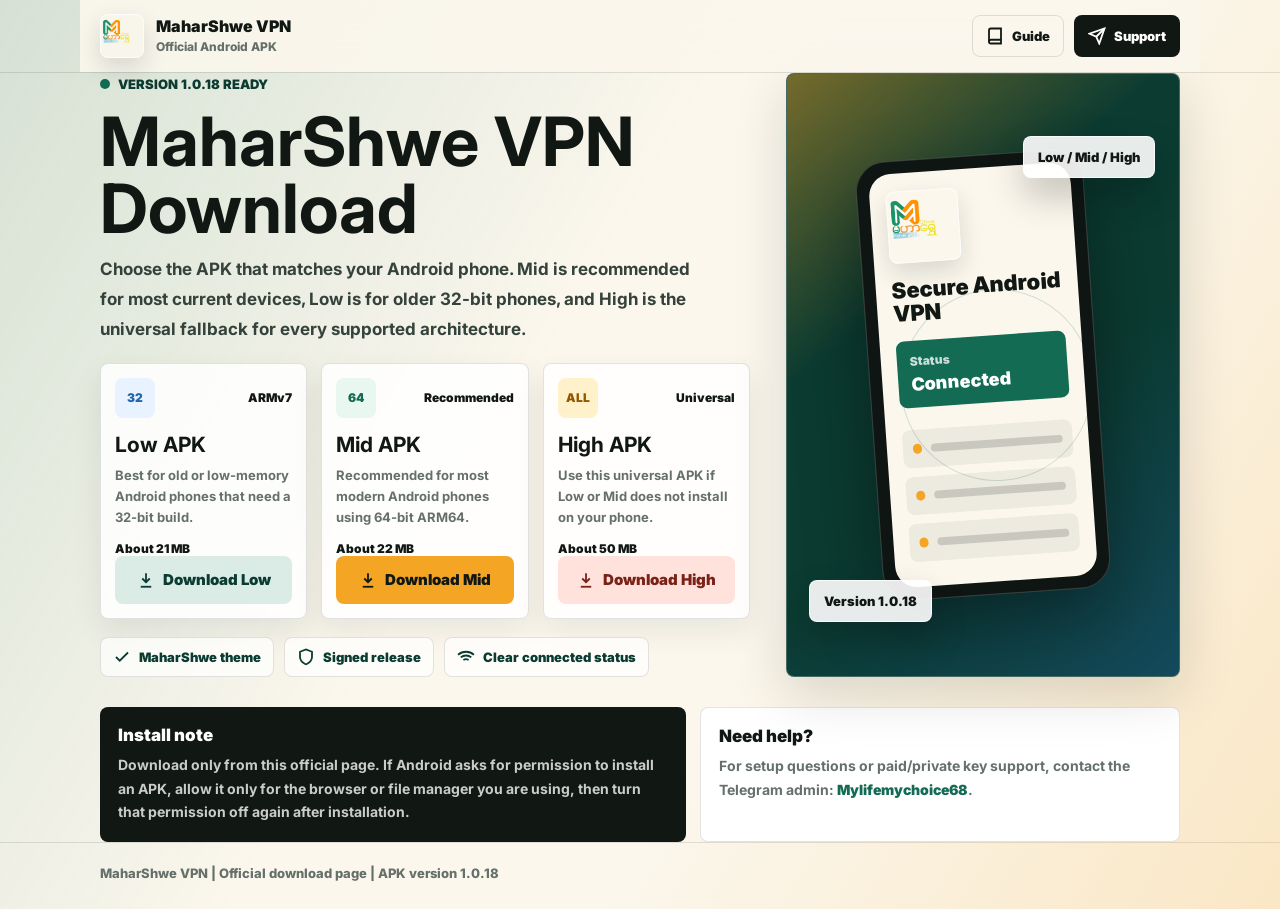
==== public/download/index.html @ b8858cda "Update MaharShwe VPN 1.0.18 single logo APK" ====
<!DOCTYPE html>
<html lang="en">
<head>
  <meta charset="UTF-8">
  <meta name="viewport" content="width=device-width, initial-scale=1.0, viewport-fit=cover">
  <title>MaharShwe VPN Download</title>
  <meta name="description" content="Download the latest MaharShwe VPN Android APK for low, mid, and universal device support.">
  <link rel="preconnect" href="https://fonts.googleapis.com">
  <link rel="preconnect" href="https://fonts.gstatic.com" crossorigin>
  <link href="https://fonts.googleapis.com/css2?family=Inter:wght@500;600;700;800;900&family=Noto+Sans+Myanmar:wght@500;700;900&display=swap" rel="stylesheet">
  <style>
    * { box-sizing: border-box; }
    :root {
      --paper: #fbf7ed;
      --surface: #ffffff;
      --ink: #111814;
      --muted: #65706b;
      --line: rgba(17, 24, 20, 0.12);
      --green: #126b52;
      --green-deep: #0b3b31;
      --gold: #f5a524;
      --gold-soft: #fff2ca;
      --coral: #e75845;
      --blue: #2364aa;
      --shadow: 0 18px 55px rgba(17, 24, 20, 0.14);
    }
    html {
      background: var(--paper);
      color: var(--ink);
      scroll-behavior: smooth;
    }
    body {
      font-family: Inter, "Noto Sans Myanmar", system-ui, sans-serif;
      margin: 0;
      min-height: 100vh;
    }
    a { color: inherit; }
    .page {
      min-height: 100vh;
      overflow: hidden;
      position: relative;
    }
    .page::before {
      background:
        linear-gradient(120deg, rgba(18, 107, 82, 0.16), transparent 42%),
        linear-gradient(300deg, rgba(245, 165, 36, 0.2), transparent 38%);
      content: "";
      inset: 0;
      pointer-events: none;
      position: absolute;
      z-index: 0;
    }
    .wrap {
      margin: 0 auto;
      max-width: 1120px;
      padding: 0 20px;
      position: relative;
      width: 100%;
      z-index: 1;
    }
    header {
      border-bottom: 1px solid var(--line);
      position: sticky;
      top: 0;
      z-index: 5;
    }
    .nav {
      align-items: center;
      backdrop-filter: blur(18px);
      background: rgba(251, 247, 237, 0.9);
      display: flex;
      gap: 16px;
      justify-content: space-between;
      min-height: 72px;
    }
    .brand {
      align-items: center;
      display: flex;
      gap: 12px;
      min-width: 0;
      text-decoration: none;
    }
    .brand img,
    .app-icon {
      border: 1px solid rgba(255, 255, 255, 0.7);
      border-radius: 8px;
      box-shadow: 0 10px 24px rgba(17, 24, 20, 0.14);
      display: block;
      object-fit: cover;
    }
    .brand img {
      height: 44px;
      width: 44px;
    }
    .brand strong {
      display: block;
      font-size: 16px;
      font-weight: 900;
      line-height: 1.1;
    }
    .brand span span {
      color: var(--muted);
      display: block;
      font-size: 12px;
      font-weight: 800;
      margin-top: 3px;
    }
    .nav-actions {
      align-items: center;
      display: flex;
      gap: 10px;
    }
    .nav-link {
      align-items: center;
      border: 1px solid var(--line);
      border-radius: 8px;
      display: inline-flex;
      font-size: 13px;
      font-weight: 900;
      gap: 8px;
      min-height: 42px;
      padding: 0 13px;
      text-decoration: none;
      white-space: nowrap;
    }
    .support {
      background: var(--ink);
      color: #fff;
    }
    main { padding: 36px 0 54px; }
    .hero {
      align-items: center;
      display: grid;
      gap: 28px;
      grid-template-columns: minmax(0, 1.25fr) minmax(280px, 0.75fr);
    }
    .hero-copy {
      max-width: 650px;
    }
    .eyebrow {
      align-items: center;
      color: var(--green-deep);
      display: inline-flex;
      font-size: 13px;
      font-weight: 900;
      gap: 8px;
      letter-spacing: 0;
      margin: 0 0 16px;
      text-transform: uppercase;
    }
    .eyebrow::before {
      background: var(--green);
      border-radius: 999px;
      content: "";
      height: 10px;
      width: 10px;
    }
    h1 {
      font-size: clamp(40px, 5.8vw, 68px);
      letter-spacing: 0;
      line-height: 0.98;
      margin: 0;
    }
    .lead {
      color: #34423b;
      font-size: 17px;
      font-weight: 700;
      line-height: 1.75;
      margin: 14px 0 0;
      max-width: 610px;
    }
    .status-row {
      display: flex;
      flex-wrap: wrap;
      gap: 10px;
      margin-top: 18px;
    }
    .status-pill {
      align-items: center;
      background: rgba(255, 255, 255, 0.72);
      border: 1px solid var(--line);
      border-radius: 8px;
      color: var(--green-deep);
      display: inline-flex;
      font-size: 13px;
      font-weight: 900;
      gap: 8px;
      min-height: 40px;
      padding: 0 12px;
    }
    .status-pill svg,
    .nav-link svg,
    .download svg {
      flex: 0 0 auto;
      height: 18px;
      stroke-width: 2.4;
      width: 18px;
    }
    .download-grid {
      display: grid;
      gap: 14px;
      grid-template-columns: repeat(3, minmax(0, 1fr));
      margin-top: 18px;
    }
    .download-card {
      background: rgba(255, 255, 255, 0.86);
      border: 1px solid var(--line);
      border-radius: 8px;
      box-shadow: 0 12px 30px rgba(17, 24, 20, 0.08);
      display: flex;
      flex-direction: column;
      min-height: 218px;
      padding: 14px;
    }
    .card-top {
      align-items: flex-start;
      display: flex;
      gap: 12px;
      justify-content: space-between;
    }
    .device-mark {
      align-items: center;
      border-radius: 8px;
      display: inline-flex;
      font-size: 12px;
      font-weight: 900;
      height: 40px;
      justify-content: center;
      width: 40px;
    }
    .low { background: #e9f3ff; color: var(--blue); }
    .mid { background: #e8f7ef; color: var(--green); }
    .high { background: var(--gold-soft); color: #935800; }
    .download-card h2 {
      font-size: 21px;
      letter-spacing: 0;
      margin: 14px 0 8px;
    }
    .download-card p {
      color: var(--muted);
      font-size: 13px;
      font-weight: 700;
      line-height: 1.65;
      margin: 0;
    }
    .download-card strong {
      color: var(--ink);
      display: block;
      font-size: 12px;
      font-weight: 900;
      margin-top: 12px;
    }
    .download {
      align-items: center;
      border: 0;
      border-radius: 8px;
      color: var(--ink);
      display: inline-flex;
      font-size: 15px;
      font-weight: 900;
      gap: 8px;
      justify-content: center;
      margin-top: auto;
      min-height: 48px;
      padding: 0 14px;
      text-decoration: none;
      width: 100%;
    }
    .download.primary { background: var(--gold); }
    .download.secondary { background: #dbece6; color: var(--green-deep); }
    .download.tertiary { background: #ffe2dc; color: #7a2218; }
    .visual-panel {
      align-self: stretch;
      background: var(--green-deep);
      border: 1px solid rgba(255, 255, 255, 0.24);
      border-radius: 8px;
      box-shadow: var(--shadow);
      color: #fff;
      display: grid;
      min-height: 500px;
      overflow: hidden;
      place-items: center;
      position: relative;
    }
    .visual-panel::before {
      background:
        linear-gradient(140deg, rgba(245, 165, 36, 0.45), transparent 34%),
        linear-gradient(320deg, rgba(35, 100, 170, 0.35), transparent 42%);
      content: "";
      inset: 0;
      position: absolute;
    }
    .phone {
      background: #0e1513;
      border: 1px solid rgba(255, 255, 255, 0.18);
      border-radius: 30px;
      box-shadow: 0 28px 70px rgba(0, 0, 0, 0.38);
      height: min(78vw, 440px);
      max-height: 440px;
      max-width: 228px;
      padding: 12px;
      position: relative;
      transform: rotate(-4deg);
      width: min(44vw, 228px);
      z-index: 1;
    }
    .phone-screen {
      background: #fbf7ed;
      border-radius: 22px;
      color: var(--ink);
      height: 100%;
      overflow: hidden;
      padding: 18px 16px;
      position: relative;
    }
    .phone-screen::after {
      border: 1px solid rgba(18, 107, 82, 0.18);
      border-radius: 999px;
      content: "";
      height: 190px;
      left: 18px;
      position: absolute;
      top: 122px;
      width: 190px;
    }
    .app-icon {
      height: 72px;
      margin-bottom: 16px;
      width: 72px;
    }
    .screen-title {
      font-size: 22px;
      font-weight: 900;
      letter-spacing: 0;
      line-height: 1.05;
      margin: 0 0 14px;
      position: relative;
      z-index: 1;
    }
    .connection-card {
      background: var(--green);
      border-radius: 8px;
      color: #fff;
      margin-top: 16px;
      padding: 13px;
      position: relative;
      z-index: 1;
    }
    .connection-card span {
      display: block;
      font-size: 12px;
      font-weight: 900;
      opacity: 0.78;
    }
    .connection-card strong {
      display: block;
      font-size: 18px;
      font-weight: 900;
      margin-top: 5px;
    }
    .signal-list {
      display: grid;
      gap: 9px;
      margin-top: 22px;
      position: relative;
      z-index: 1;
    }
    .signal-line {
      align-items: center;
      background: rgba(17, 24, 20, 0.06);
      border-radius: 8px;
      display: flex;
      gap: 9px;
      height: 38px;
      padding: 0 10px;
    }
    .signal-line::before {
      background: var(--gold);
      border-radius: 999px;
      content: "";
      height: 10px;
      width: 10px;
    }
    .signal-line span {
      background: rgba(17, 24, 20, 0.16);
      border-radius: 999px;
      height: 8px;
      width: 100%;
    }
    .floating-note {
      background: rgba(255, 255, 255, 0.9);
      border: 1px solid rgba(255, 255, 255, 0.75);
      border-radius: 8px;
      box-shadow: 0 18px 36px rgba(0, 0, 0, 0.22);
      color: var(--ink);
      font-size: 13px;
      font-weight: 900;
      padding: 12px 14px;
      position: absolute;
      right: 24px;
      top: 62px;
      z-index: 2;
    }
    .floating-note.bottom {
      bottom: 54px;
      left: 22px;
      right: auto;
      top: auto;
    }
    .info-band {
      display: grid;
      gap: 14px;
      grid-template-columns: 1.1fr 0.9fr;
      margin-top: 30px;
    }
    .notice,
    .support-panel {
      border-radius: 8px;
      padding: 18px;
    }
    .notice {
      background: var(--ink);
      color: #fff;
    }
    .notice strong,
    .support-panel strong {
      display: block;
      font-size: 17px;
      font-weight: 900;
      margin-bottom: 8px;
    }
    .notice p,
    .support-panel p {
      color: rgba(255, 255, 255, 0.78);
      font-size: 14px;
      font-weight: 700;
      line-height: 1.7;
      margin: 0;
    }
    .support-panel {
      background: #fff;
      border: 1px solid var(--line);
    }
    .support-panel p {
      color: var(--muted);
    }
    .support-panel a {
      color: var(--green);
      font-weight: 900;
      text-decoration: none;
    }
    #autoStatus {
      color: var(--coral);
      display: none;
      font-size: 13px;
      font-weight: 900;
      margin-top: 14px;
    }
    footer {
      border-top: 1px solid var(--line);
      color: var(--muted);
      font-size: 13px;
      font-weight: 800;
      padding: 22px 0 28px;
    }
    @media (max-width: 940px) {
      .hero {
        grid-template-columns: 1fr;
        min-height: 0;
      }
      .visual-panel {
        min-height: 430px;
      }
      .download-grid {
        grid-template-columns: 1fr;
      }
    }
    @media (max-width: 640px) {
      .wrap { padding: 0 16px; }
      .nav {
        min-height: 66px;
      }
      .brand span span,
      .nav-link:not(.support) {
        display: none;
      }
      main { padding-top: 26px; }
      h1 { font-size: 42px; }
      .lead { font-size: 15px; }
      .download-card { min-height: 216px; }
      .visual-panel {
        min-height: 382px;
      }
      .floating-note {
        right: 12px;
        top: 28px;
      }
      .floating-note.bottom {
        bottom: 26px;
        left: 12px;
      }
      .phone {
        height: 350px;
        width: 190px;
      }
      .info-band {
        grid-template-columns: 1fr;
      }
    }
  </style>
  <script async src="https://pagead2.googlesyndication.com/pagead/js/adsbygoogle.js?client=ca-pub-2214050108534419"
     crossorigin="anonymous"></script></head>
<body>
  <div class="page">
    <header>
      <div class="wrap nav">
        <a class="brand" href="/vpn/">
          <img src="logo.png" alt="MaharShwe VPN logo">
          <span>
            <strong>MaharShwe VPN</strong>
            <span>Official Android APK</span>
          </span>
        </a>
        <nav class="nav-actions" aria-label="Download navigation">
          <a class="nav-link" href="/vpn/user-guide.html">
            <svg viewBox="0 0 24 24" fill="none" stroke="currentColor" aria-hidden="true"><path d="M4 19.5A2.5 2.5 0 0 1 6.5 17H20"/><path d="M4 4.5A2.5 2.5 0 0 1 6.5 2H20v20H6.5A2.5 2.5 0 0 1 4 19.5z"/></svg>
            Guide
          </a>
          <a class="nav-link support" href="https://t.me/Mylifemychoice68">
            <svg viewBox="0 0 24 24" fill="none" stroke="currentColor" aria-hidden="true"><path d="m22 2-7 20-4-9-9-4Z"/><path d="M22 2 11 13"/></svg>
            Support
          </a>
        </nav>
      </div>
    </header>

    <main class="wrap">
      <section class="hero" aria-labelledby="pageTitle">
        <div class="hero-copy">
          <p class="eyebrow">Version 1.0.18 ready</p>
          <h1 id="pageTitle">MaharShwe VPN Download</h1>
          <p class="lead">Choose the APK that matches your Android phone. Mid is recommended for most current devices, Low is for older 32-bit phones, and High is the universal fallback for every supported architecture.</p>

          <section class="download-grid" aria-label="APK downloads">
            <article class="download-card">
              <div class="card-top">
                <span class="device-mark low">32</span>
                <strong>ARMv7</strong>
              </div>
              <h2>Low APK</h2>
              <p>Best for old or low-memory Android phones that need a 32-bit build.</p>
              <strong>About 21 MB</strong>
              <a class="download secondary" href="/download/maharshwe-vpn-armv7.apk" data-file="maharshwe-vpn-armv7.apk" download>
                <svg viewBox="0 0 24 24" fill="none" stroke="currentColor" aria-hidden="true"><path d="M12 3v12"/><path d="m7 10 5 5 5-5"/><path d="M5 21h14"/></svg>
                Download Low
              </a>
            </article>

            <article class="download-card">
              <div class="card-top">
                <span class="device-mark mid">64</span>
                <strong>Recommended</strong>
              </div>
              <h2>Mid APK</h2>
              <p>Recommended for most modern Android phones using 64-bit ARM64.</p>
              <strong>About 22 MB</strong>
              <a class="download primary" href="/download/maharshwe-vpn-arm64.apk" data-file="maharshwe-vpn-arm64.apk" download>
                <svg viewBox="0 0 24 24" fill="none" stroke="currentColor" aria-hidden="true"><path d="M12 3v12"/><path d="m7 10 5 5 5-5"/><path d="M5 21h14"/></svg>
                Download Mid
              </a>
            </article>

            <article class="download-card">
              <div class="card-top">
                <span class="device-mark high">ALL</span>
                <strong>Universal</strong>
              </div>
              <h2>High APK</h2>
              <p>Use this universal APK if Low or Mid does not install on your phone.</p>
              <strong>About 50 MB</strong>
              <a class="download tertiary" href="/download/maharshwe-vpn.apk" data-file="maharshwe-vpn.apk" download>
                <svg viewBox="0 0 24 24" fill="none" stroke="currentColor" aria-hidden="true"><path d="M12 3v12"/><path d="m7 10 5 5 5-5"/><path d="M5 21h14"/></svg>
                Download High
              </a>
            </article>
          </section>
          <div class="status-row" aria-label="Release highlights">
            <span class="status-pill">
              <svg viewBox="0 0 24 24" fill="none" stroke="currentColor" aria-hidden="true"><path d="M20 6 9 17l-5-5"/></svg>
              MaharShwe theme
            </span>
            <span class="status-pill">
              <svg viewBox="0 0 24 24" fill="none" stroke="currentColor" aria-hidden="true"><path d="M12 22s8-4 8-10V5l-8-3-8 3v7c0 6 8 10 8 10"/></svg>
              Signed release
            </span>
            <span class="status-pill">
              <svg viewBox="0 0 24 24" fill="none" stroke="currentColor" aria-hidden="true"><path d="M5 12.55a11 11 0 0 1 14.08 0"/><path d="M1.42 9a16 16 0 0 1 21.16 0"/><path d="M8.53 16.11a6 6 0 0 1 6.95 0"/><path d="M12 20h.01"/></svg>
              Clear connected status
            </span>
          </div>
          <div id="autoStatus">Auto download is starting with the recommended Mid APK.</div>
        </div>

        <aside class="visual-panel" aria-label="MaharShwe VPN app preview">
          <div class="floating-note">Low / Mid / High</div>
          <div class="phone" aria-hidden="true">
            <div class="phone-screen">
              <img class="app-icon" src="logo.png" alt="">
              <p class="screen-title">Secure Android VPN</p>
              <div class="connection-card">
                <span>Status</span>
                <strong>Connected</strong>
              </div>
              <div class="signal-list">
                <div class="signal-line"><span></span></div>
                <div class="signal-line"><span></span></div>
                <div class="signal-line"><span></span></div>
              </div>
            </div>
          </div>
          <div class="floating-note bottom">Version 1.0.18</div>
        </aside>
      </section>

      <section class="info-band" aria-label="Install notes and support">
        <div class="notice">
          <strong>Install note</strong>
          <p>Download only from this official page. If Android asks for permission to install an APK, allow it only for the browser or file manager you are using, then turn that permission off again after installation.</p>
        </div>
        <div class="support-panel">
          <strong>Need help?</strong>
          <p>For setup questions or paid/private key support, contact the Telegram admin: <a href="https://t.me/Mylifemychoice68">Mylifemychoice68</a>.</p>
        </div>
      </section>
    </main>

    <footer>
      <div class="wrap">MaharShwe VPN | Official download page | APK version 1.0.18</div>
    </footer>
  </div>

  <script>
    function trackDownload(fileName) {
      try {
        navigator.sendBeacon(`/api/downloads/track/${encodeURIComponent(fileName)}`);
      } catch (error) {
        fetch(`/api/downloads/track/${encodeURIComponent(fileName)}`, { method: 'POST', keepalive: true }).catch(() => {});
      }
    }

    document.querySelectorAll('a[data-file]').forEach((link) => {
      link.addEventListener('click', () => trackDownload(link.dataset.file));
    });

    const params = new URLSearchParams(window.location.search);
    if (params.get('auto') === '1') {
      const autoStatus = document.getElementById('autoStatus');
      autoStatus.style.display = 'block';
      window.setTimeout(() => {
        trackDownload('maharshwe-vpn-arm64.apk');
        window.location.href = '/download/maharshwe-vpn-arm64.apk';
      }, 700);
    }
  </script>
</body>
</html>
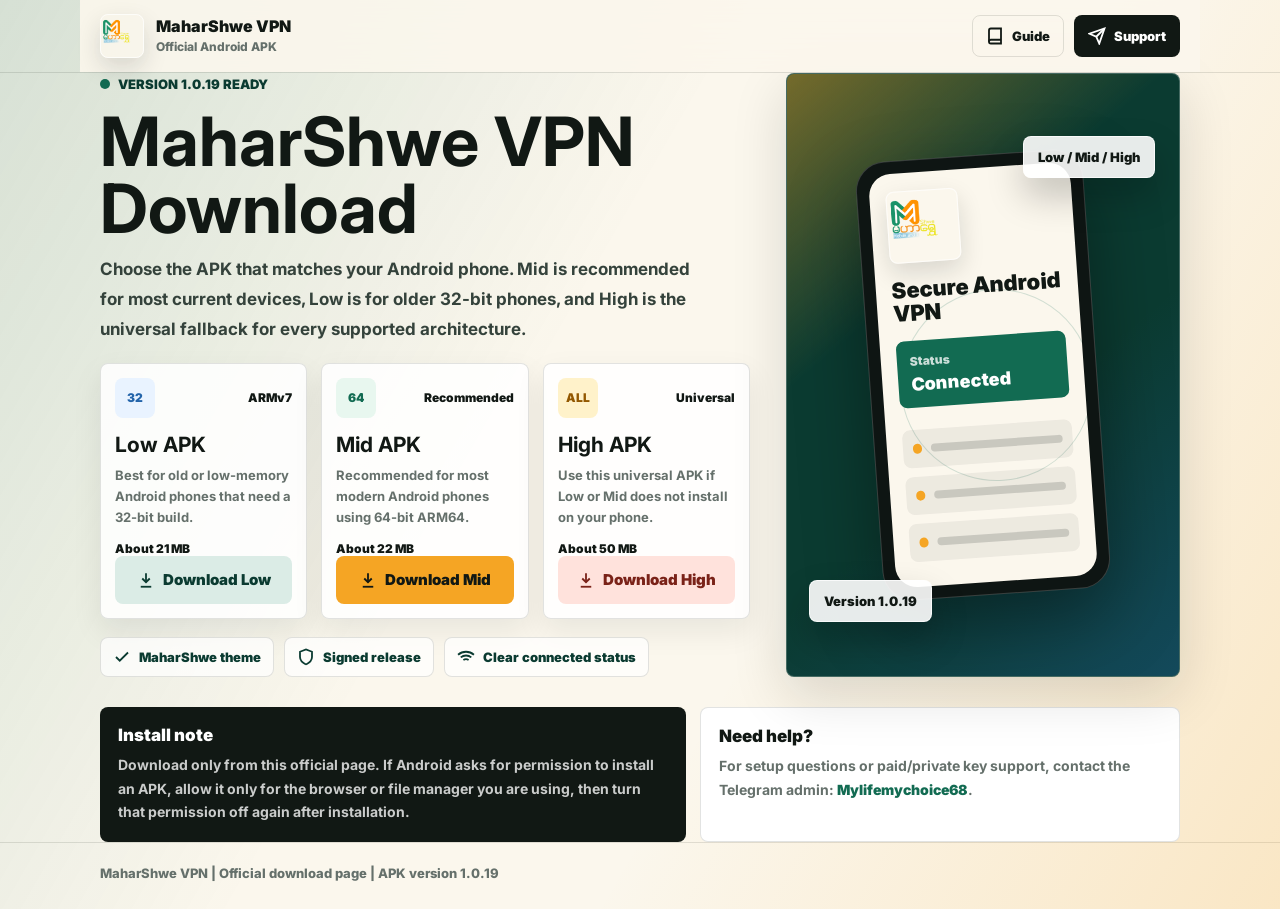
==== commit 93465bd1: "Update MaharShwe VPN 1.0.19 shop and ads APK" ====
--- a/public/download/index.html
+++ b/public/download/index.html
@@ -537,7 +537,7 @@
     <main class="wrap">
       <section class="hero" aria-labelledby="pageTitle">
         <div class="hero-copy">
-          <p class="eyebrow">Version 1.0.18 ready</p>
+          <p class="eyebrow">Version 1.0.19 ready</p>
           <h1 id="pageTitle">MaharShwe VPN Download</h1>
           <p class="lead">Choose the APK that matches your Android phone. Mid is recommended for most current devices, Low is for older 32-bit phones, and High is the universal fallback for every supported architecture.</p>
 
@@ -618,7 +618,7 @@
               </div>
             </div>
           </div>
-          <div class="floating-note bottom">Version 1.0.18</div>
+          <div class="floating-note bottom">Version 1.0.19</div>
         </aside>
       </section>
 
@@ -635,7 +635,7 @@
     </main>
 
     <footer>
-      <div class="wrap">MaharShwe VPN | Official download page | APK version 1.0.18</div>
+      <div class="wrap">MaharShwe VPN | Official download page | APK version 1.0.19</div>
     </footer>
   </div>
 
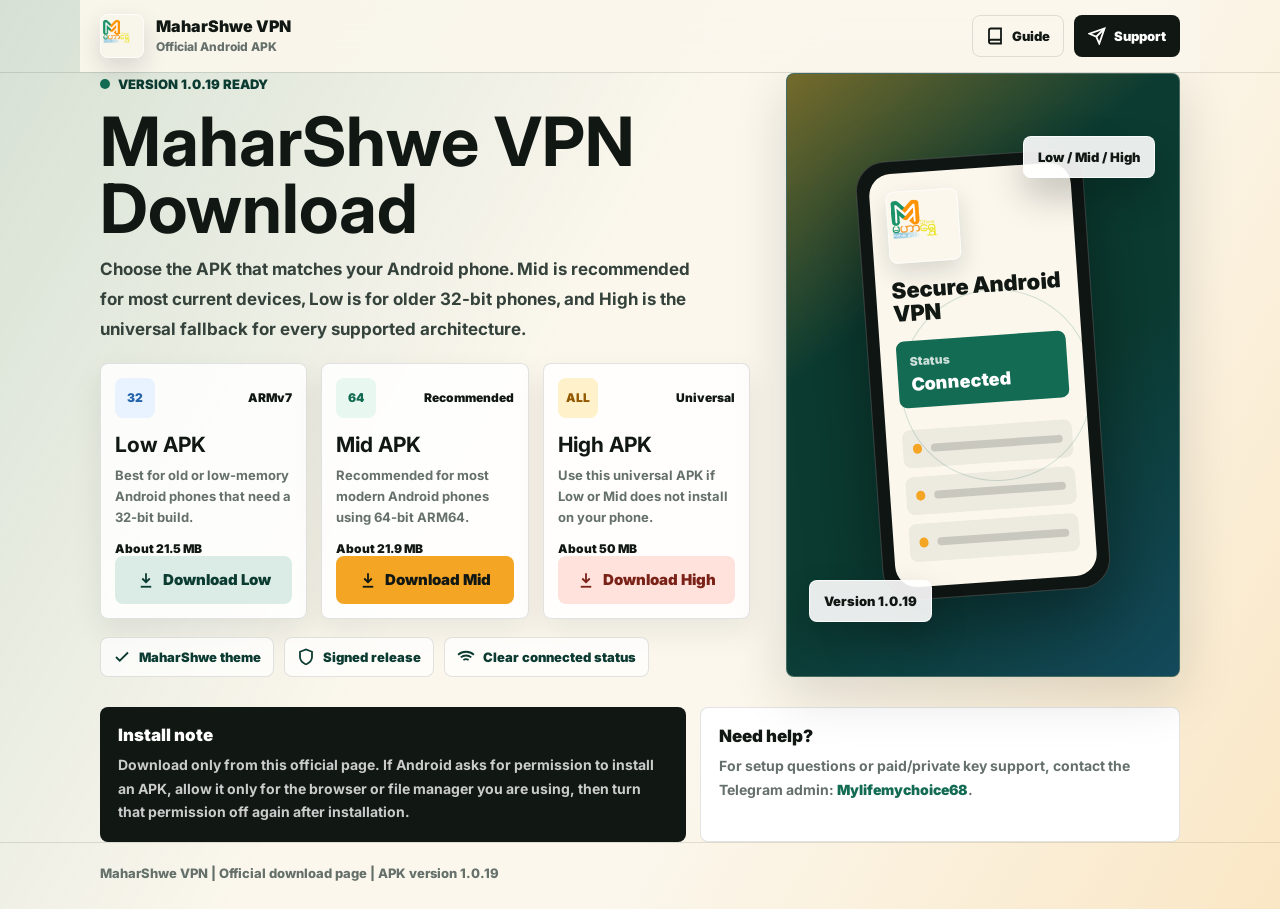
==== commit 71db0982: "Update MaharShwe VPN 1.0.19 low and mid APKs" ====
--- a/public/download/index.html
+++ b/public/download/index.html
@@ -549,7 +549,7 @@
               </div>
               <h2>Low APK</h2>
               <p>Best for old or low-memory Android phones that need a 32-bit build.</p>
-              <strong>About 21 MB</strong>
+              <strong>About 21.5 MB</strong>
               <a class="download secondary" href="/download/maharshwe-vpn-armv7.apk" data-file="maharshwe-vpn-armv7.apk" download>
                 <svg viewBox="0 0 24 24" fill="none" stroke="currentColor" aria-hidden="true"><path d="M12 3v12"/><path d="m7 10 5 5 5-5"/><path d="M5 21h14"/></svg>
                 Download Low
@@ -563,7 +563,7 @@
               </div>
               <h2>Mid APK</h2>
               <p>Recommended for most modern Android phones using 64-bit ARM64.</p>
-              <strong>About 22 MB</strong>
+              <strong>About 21.9 MB</strong>
               <a class="download primary" href="/download/maharshwe-vpn-arm64.apk" data-file="maharshwe-vpn-arm64.apk" download>
                 <svg viewBox="0 0 24 24" fill="none" stroke="currentColor" aria-hidden="true"><path d="M12 3v12"/><path d="m7 10 5 5 5-5"/><path d="M5 21h14"/></svg>
                 Download Mid
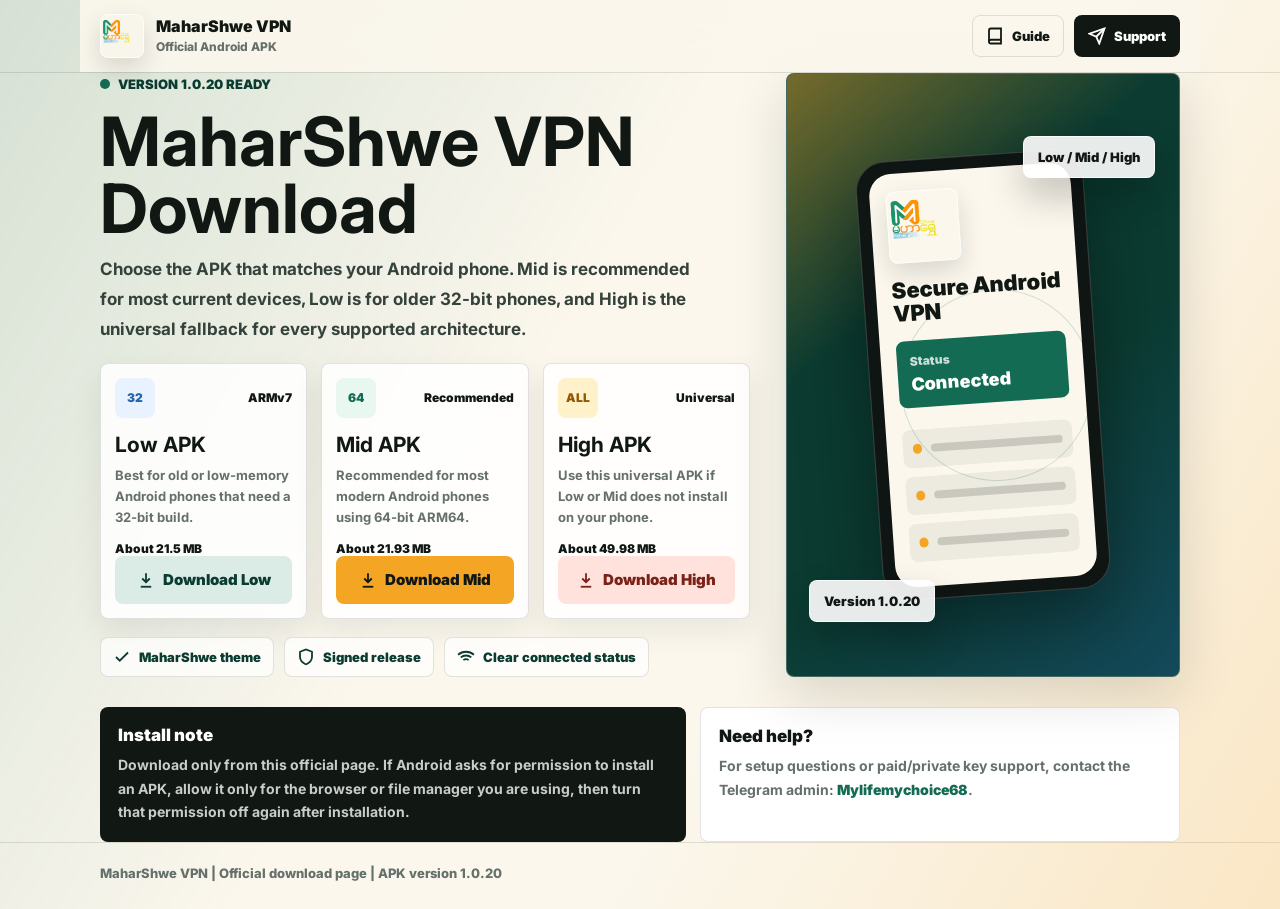
==== commit 9f8f0e49: "Update MaharShwe VPN 1.0.20 scan key fix APKs" ====
--- a/public/download/index.html
+++ b/public/download/index.html
@@ -537,7 +537,7 @@
     <main class="wrap">
       <section class="hero" aria-labelledby="pageTitle">
         <div class="hero-copy">
-          <p class="eyebrow">Version 1.0.19 ready</p>
+          <p class="eyebrow">Version 1.0.20 ready</p>
           <h1 id="pageTitle">MaharShwe VPN Download</h1>
           <p class="lead">Choose the APK that matches your Android phone. Mid is recommended for most current devices, Low is for older 32-bit phones, and High is the universal fallback for every supported architecture.</p>
 
@@ -550,7 +550,7 @@
               <h2>Low APK</h2>
               <p>Best for old or low-memory Android phones that need a 32-bit build.</p>
               <strong>About 21.5 MB</strong>
-              <a class="download secondary" href="/download/maharshwe-vpn-armv7.apk" data-file="maharshwe-vpn-armv7.apk" download>
+              <a class="download secondary" href="/download/maharshwe-vpn-armv7.apk?v=1.0.20" data-file="maharshwe-vpn-armv7.apk" download>
                 <svg viewBox="0 0 24 24" fill="none" stroke="currentColor" aria-hidden="true"><path d="M12 3v12"/><path d="m7 10 5 5 5-5"/><path d="M5 21h14"/></svg>
                 Download Low
               </a>
@@ -563,8 +563,8 @@
               </div>
               <h2>Mid APK</h2>
               <p>Recommended for most modern Android phones using 64-bit ARM64.</p>
-              <strong>About 21.9 MB</strong>
-              <a class="download primary" href="/download/maharshwe-vpn-arm64.apk" data-file="maharshwe-vpn-arm64.apk" download>
+              <strong>About 21.93 MB</strong>
+              <a class="download primary" href="/download/maharshwe-vpn-arm64.apk?v=1.0.20" data-file="maharshwe-vpn-arm64.apk" download>
                 <svg viewBox="0 0 24 24" fill="none" stroke="currentColor" aria-hidden="true"><path d="M12 3v12"/><path d="m7 10 5 5 5-5"/><path d="M5 21h14"/></svg>
                 Download Mid
               </a>
@@ -577,8 +577,8 @@
               </div>
               <h2>High APK</h2>
               <p>Use this universal APK if Low or Mid does not install on your phone.</p>
-              <strong>About 50 MB</strong>
-              <a class="download tertiary" href="/download/maharshwe-vpn.apk" data-file="maharshwe-vpn.apk" download>
+              <strong>About 49.98 MB</strong>
+              <a class="download tertiary" href="/download/maharshwe-vpn.apk?v=1.0.20" data-file="maharshwe-vpn.apk" download>
                 <svg viewBox="0 0 24 24" fill="none" stroke="currentColor" aria-hidden="true"><path d="M12 3v12"/><path d="m7 10 5 5 5-5"/><path d="M5 21h14"/></svg>
                 Download High
               </a>
@@ -618,7 +618,7 @@
               </div>
             </div>
           </div>
-          <div class="floating-note bottom">Version 1.0.19</div>
+          <div class="floating-note bottom">Version 1.0.20</div>
         </aside>
       </section>
 
@@ -635,7 +635,7 @@
     </main>
 
     <footer>
-      <div class="wrap">MaharShwe VPN | Official download page | APK version 1.0.19</div>
+      <div class="wrap">MaharShwe VPN | Official download page | APK version 1.0.20</div>
     </footer>
   </div>
 
@@ -658,7 +658,7 @@
       autoStatus.style.display = 'block';
       window.setTimeout(() => {
         trackDownload('maharshwe-vpn-arm64.apk');
-        window.location.href = '/download/maharshwe-vpn-arm64.apk';
+        window.location.href = '/download/maharshwe-vpn-arm64.apk?v=1.0.20';
       }, 700);
     }
   </script>
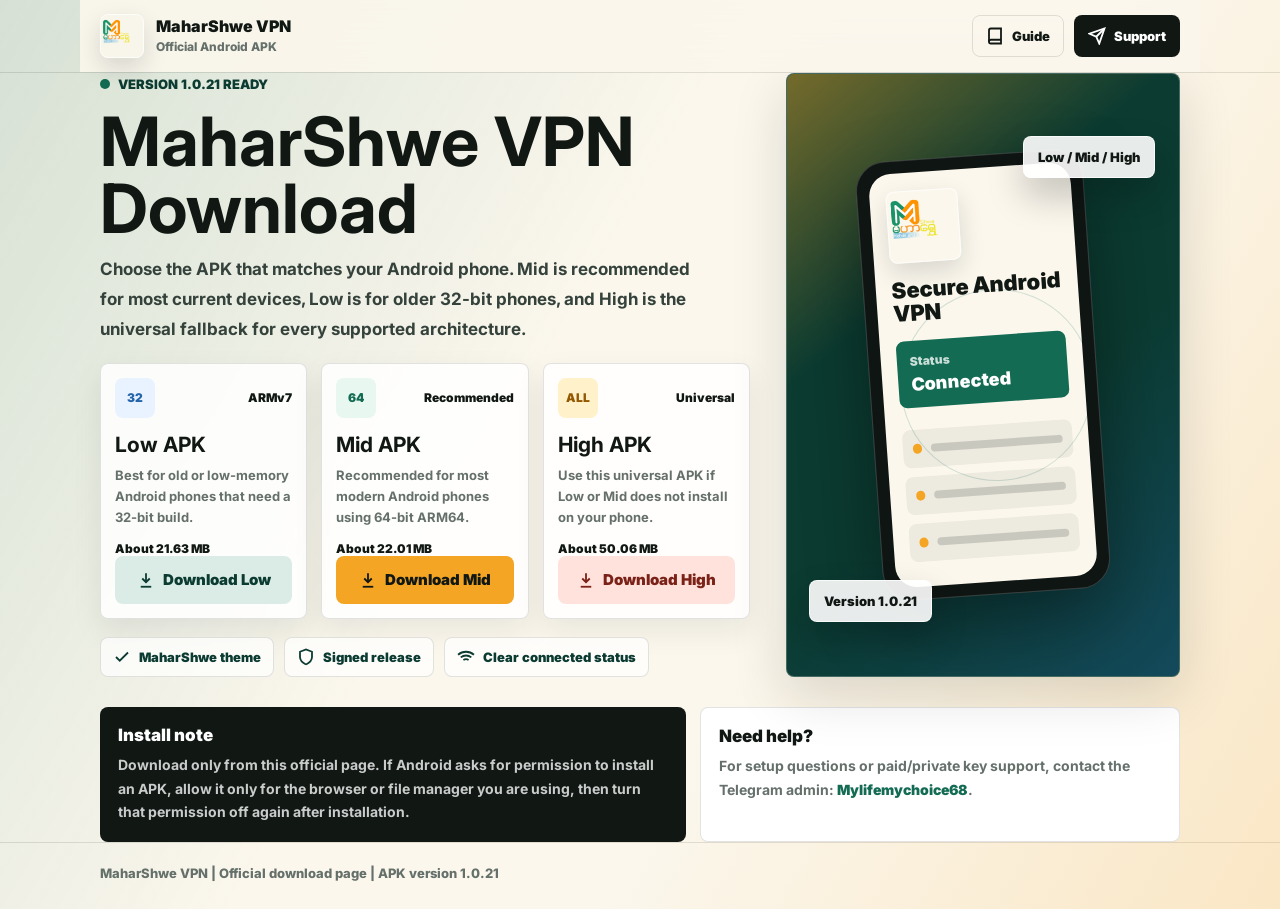
==== commit ab8f52ad: "Release MaharShwe VPN 1.0.21 native scanner fix" ====
--- a/public/download/index.html
+++ b/public/download/index.html
@@ -537,7 +537,7 @@
     <main class="wrap">
       <section class="hero" aria-labelledby="pageTitle">
         <div class="hero-copy">
-          <p class="eyebrow">Version 1.0.20 ready</p>
+          <p class="eyebrow">Version 1.0.21 ready</p>
           <h1 id="pageTitle">MaharShwe VPN Download</h1>
           <p class="lead">Choose the APK that matches your Android phone. Mid is recommended for most current devices, Low is for older 32-bit phones, and High is the universal fallback for every supported architecture.</p>
 
@@ -549,8 +549,8 @@
               </div>
               <h2>Low APK</h2>
               <p>Best for old or low-memory Android phones that need a 32-bit build.</p>
-              <strong>About 21.5 MB</strong>
-              <a class="download secondary" href="/download/maharshwe-vpn-armv7.apk?v=1.0.20" data-file="maharshwe-vpn-armv7.apk" download>
+              <strong>About 21.63 MB</strong>
+              <a class="download secondary" href="/download/maharshwe-vpn-armv7.apk?v=1.0.21" data-file="maharshwe-vpn-armv7.apk" download>
                 <svg viewBox="0 0 24 24" fill="none" stroke="currentColor" aria-hidden="true"><path d="M12 3v12"/><path d="m7 10 5 5 5-5"/><path d="M5 21h14"/></svg>
                 Download Low
               </a>
@@ -563,8 +563,8 @@
               </div>
               <h2>Mid APK</h2>
               <p>Recommended for most modern Android phones using 64-bit ARM64.</p>
-              <strong>About 21.93 MB</strong>
-              <a class="download primary" href="/download/maharshwe-vpn-arm64.apk?v=1.0.20" data-file="maharshwe-vpn-arm64.apk" download>
+              <strong>About 22.01 MB</strong>
+              <a class="download primary" href="/download/maharshwe-vpn-arm64.apk?v=1.0.21" data-file="maharshwe-vpn-arm64.apk" download>
                 <svg viewBox="0 0 24 24" fill="none" stroke="currentColor" aria-hidden="true"><path d="M12 3v12"/><path d="m7 10 5 5 5-5"/><path d="M5 21h14"/></svg>
                 Download Mid
               </a>
@@ -577,8 +577,8 @@
               </div>
               <h2>High APK</h2>
               <p>Use this universal APK if Low or Mid does not install on your phone.</p>
-              <strong>About 49.98 MB</strong>
-              <a class="download tertiary" href="/download/maharshwe-vpn.apk?v=1.0.20" data-file="maharshwe-vpn.apk" download>
+              <strong>About 50.06 MB</strong>
+              <a class="download tertiary" href="/download/maharshwe-vpn.apk?v=1.0.21" data-file="maharshwe-vpn.apk" download>
                 <svg viewBox="0 0 24 24" fill="none" stroke="currentColor" aria-hidden="true"><path d="M12 3v12"/><path d="m7 10 5 5 5-5"/><path d="M5 21h14"/></svg>
                 Download High
               </a>
@@ -618,7 +618,7 @@
               </div>
             </div>
           </div>
-          <div class="floating-note bottom">Version 1.0.20</div>
+          <div class="floating-note bottom">Version 1.0.21</div>
         </aside>
       </section>
 
@@ -635,7 +635,7 @@
     </main>
 
     <footer>
-      <div class="wrap">MaharShwe VPN | Official download page | APK version 1.0.20</div>
+      <div class="wrap">MaharShwe VPN | Official download page | APK version 1.0.21</div>
     </footer>
   </div>
 
@@ -658,7 +658,7 @@
       autoStatus.style.display = 'block';
       window.setTimeout(() => {
         trackDownload('maharshwe-vpn-arm64.apk');
-        window.location.href = '/download/maharshwe-vpn-arm64.apk?v=1.0.20';
+        window.location.href = '/download/maharshwe-vpn-arm64.apk?v=1.0.21';
       }, 700);
     }
   </script>
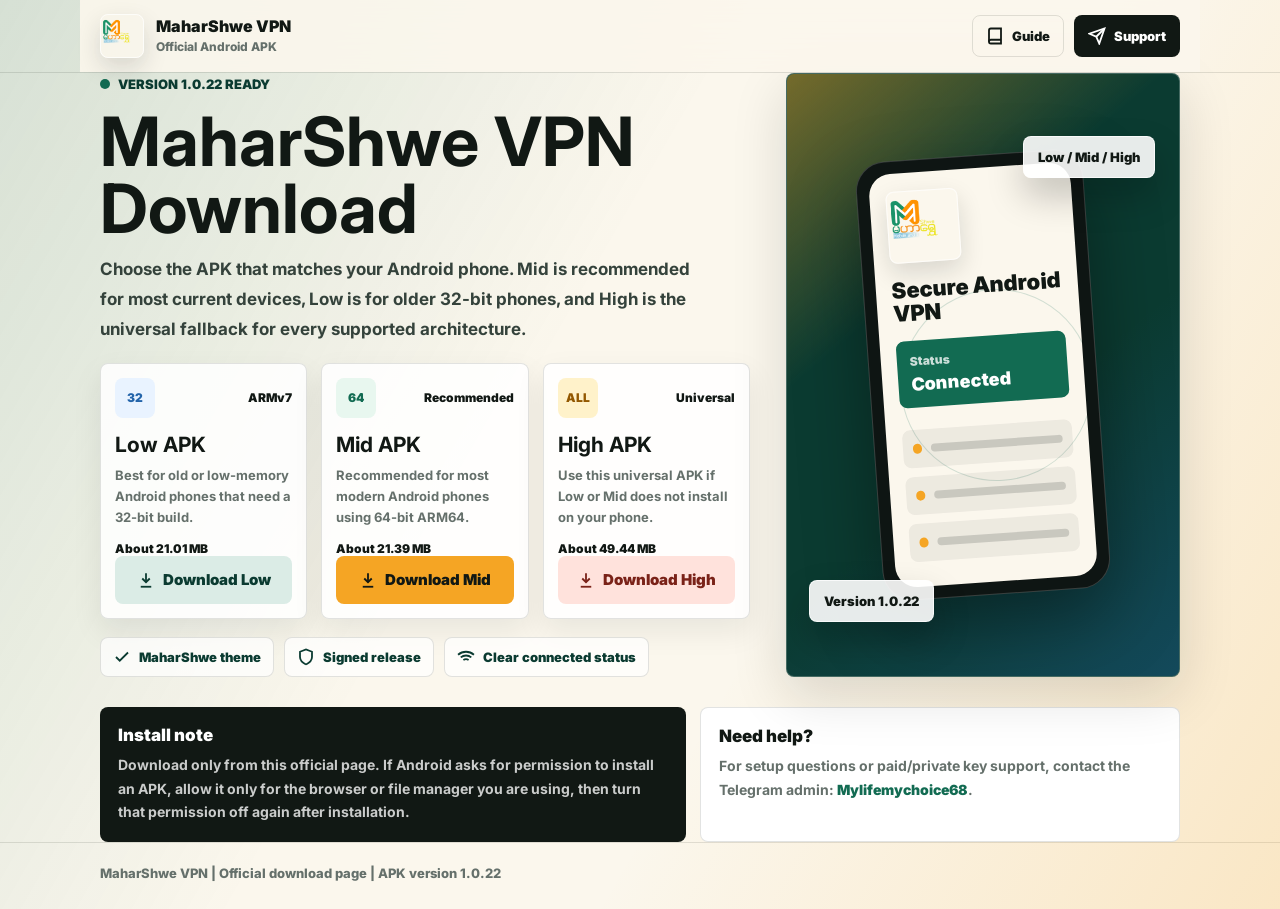
==== commit 25e1b8d7: "Release MaharShwe VPN 1.0.22 hourly video ads" ====
--- a/public/download/index.html
+++ b/public/download/index.html
@@ -537,7 +537,7 @@
     <main class="wrap">
       <section class="hero" aria-labelledby="pageTitle">
         <div class="hero-copy">
-          <p class="eyebrow">Version 1.0.21 ready</p>
+          <p class="eyebrow">Version 1.0.22 ready</p>
           <h1 id="pageTitle">MaharShwe VPN Download</h1>
           <p class="lead">Choose the APK that matches your Android phone. Mid is recommended for most current devices, Low is for older 32-bit phones, and High is the universal fallback for every supported architecture.</p>
 
@@ -549,8 +549,8 @@
               </div>
               <h2>Low APK</h2>
               <p>Best for old or low-memory Android phones that need a 32-bit build.</p>
-              <strong>About 21.63 MB</strong>
-              <a class="download secondary" href="/download/maharshwe-vpn-armv7.apk?v=1.0.21" data-file="maharshwe-vpn-armv7.apk" download>
+              <strong>About 21.01 MB</strong>
+              <a class="download secondary" href="/download/maharshwe-vpn-armv7.apk?v=1.0.22" data-file="maharshwe-vpn-armv7.apk" download>
                 <svg viewBox="0 0 24 24" fill="none" stroke="currentColor" aria-hidden="true"><path d="M12 3v12"/><path d="m7 10 5 5 5-5"/><path d="M5 21h14"/></svg>
                 Download Low
               </a>
@@ -563,8 +563,8 @@
               </div>
               <h2>Mid APK</h2>
               <p>Recommended for most modern Android phones using 64-bit ARM64.</p>
-              <strong>About 22.01 MB</strong>
-              <a class="download primary" href="/download/maharshwe-vpn-arm64.apk?v=1.0.21" data-file="maharshwe-vpn-arm64.apk" download>
+              <strong>About 21.39 MB</strong>
+              <a class="download primary" href="/download/maharshwe-vpn-arm64.apk?v=1.0.22" data-file="maharshwe-vpn-arm64.apk" download>
                 <svg viewBox="0 0 24 24" fill="none" stroke="currentColor" aria-hidden="true"><path d="M12 3v12"/><path d="m7 10 5 5 5-5"/><path d="M5 21h14"/></svg>
                 Download Mid
               </a>
@@ -577,8 +577,8 @@
               </div>
               <h2>High APK</h2>
               <p>Use this universal APK if Low or Mid does not install on your phone.</p>
-              <strong>About 50.06 MB</strong>
-              <a class="download tertiary" href="/download/maharshwe-vpn.apk?v=1.0.21" data-file="maharshwe-vpn.apk" download>
+              <strong>About 49.44 MB</strong>
+              <a class="download tertiary" href="/download/maharshwe-vpn.apk?v=1.0.22" data-file="maharshwe-vpn.apk" download>
                 <svg viewBox="0 0 24 24" fill="none" stroke="currentColor" aria-hidden="true"><path d="M12 3v12"/><path d="m7 10 5 5 5-5"/><path d="M5 21h14"/></svg>
                 Download High
               </a>
@@ -618,7 +618,7 @@
               </div>
             </div>
           </div>
-          <div class="floating-note bottom">Version 1.0.21</div>
+          <div class="floating-note bottom">Version 1.0.22</div>
         </aside>
       </section>
 
@@ -635,7 +635,7 @@
     </main>
 
     <footer>
-      <div class="wrap">MaharShwe VPN | Official download page | APK version 1.0.21</div>
+      <div class="wrap">MaharShwe VPN | Official download page | APK version 1.0.22</div>
     </footer>
   </div>
 
@@ -658,7 +658,7 @@
       autoStatus.style.display = 'block';
       window.setTimeout(() => {
         trackDownload('maharshwe-vpn-arm64.apk');
-        window.location.href = '/download/maharshwe-vpn-arm64.apk?v=1.0.21';
+        window.location.href = '/download/maharshwe-vpn-arm64.apk?v=1.0.22';
       }, 700);
     }
   </script>
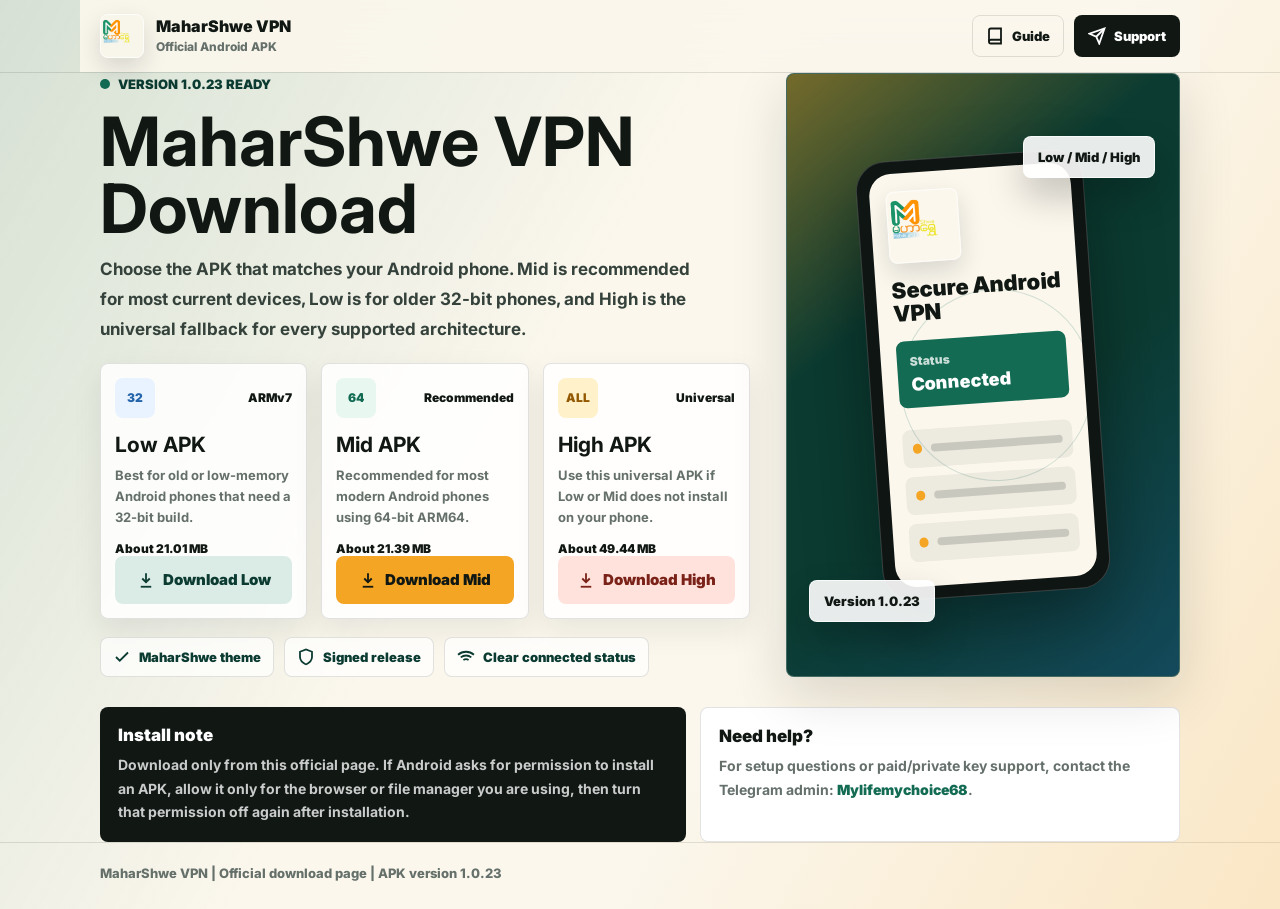
==== commit 164656b5: "Publish MaharShwe VPN 1.0.23" ====
--- a/public/download/index.html
+++ b/public/download/index.html
@@ -537,7 +537,7 @@
     <main class="wrap">
       <section class="hero" aria-labelledby="pageTitle">
         <div class="hero-copy">
-          <p class="eyebrow">Version 1.0.22 ready</p>
+          <p class="eyebrow">Version 1.0.23 ready</p>
           <h1 id="pageTitle">MaharShwe VPN Download</h1>
           <p class="lead">Choose the APK that matches your Android phone. Mid is recommended for most current devices, Low is for older 32-bit phones, and High is the universal fallback for every supported architecture.</p>
 
@@ -550,7 +550,7 @@
               <h2>Low APK</h2>
               <p>Best for old or low-memory Android phones that need a 32-bit build.</p>
               <strong>About 21.01 MB</strong>
-              <a class="download secondary" href="/download/maharshwe-vpn-armv7.apk?v=1.0.22" data-file="maharshwe-vpn-armv7.apk" download>
+              <a class="download secondary" href="/download/maharshwe-vpn-armv7.apk?v=1.0.23" data-file="maharshwe-vpn-armv7.apk" download>
                 <svg viewBox="0 0 24 24" fill="none" stroke="currentColor" aria-hidden="true"><path d="M12 3v12"/><path d="m7 10 5 5 5-5"/><path d="M5 21h14"/></svg>
                 Download Low
               </a>
@@ -564,7 +564,7 @@
               <h2>Mid APK</h2>
               <p>Recommended for most modern Android phones using 64-bit ARM64.</p>
               <strong>About 21.39 MB</strong>
-              <a class="download primary" href="/download/maharshwe-vpn-arm64.apk?v=1.0.22" data-file="maharshwe-vpn-arm64.apk" download>
+              <a class="download primary" href="/download/maharshwe-vpn-arm64.apk?v=1.0.23" data-file="maharshwe-vpn-arm64.apk" download>
                 <svg viewBox="0 0 24 24" fill="none" stroke="currentColor" aria-hidden="true"><path d="M12 3v12"/><path d="m7 10 5 5 5-5"/><path d="M5 21h14"/></svg>
                 Download Mid
               </a>
@@ -578,7 +578,7 @@
               <h2>High APK</h2>
               <p>Use this universal APK if Low or Mid does not install on your phone.</p>
               <strong>About 49.44 MB</strong>
-              <a class="download tertiary" href="/download/maharshwe-vpn.apk?v=1.0.22" data-file="maharshwe-vpn.apk" download>
+              <a class="download tertiary" href="/download/maharshwe-vpn.apk?v=1.0.23" data-file="maharshwe-vpn.apk" download>
                 <svg viewBox="0 0 24 24" fill="none" stroke="currentColor" aria-hidden="true"><path d="M12 3v12"/><path d="m7 10 5 5 5-5"/><path d="M5 21h14"/></svg>
                 Download High
               </a>
@@ -618,7 +618,7 @@
               </div>
             </div>
           </div>
-          <div class="floating-note bottom">Version 1.0.22</div>
+          <div class="floating-note bottom">Version 1.0.23</div>
         </aside>
       </section>
 
@@ -635,7 +635,7 @@
     </main>
 
     <footer>
-      <div class="wrap">MaharShwe VPN | Official download page | APK version 1.0.22</div>
+      <div class="wrap">MaharShwe VPN | Official download page | APK version 1.0.23</div>
     </footer>
   </div>
 
@@ -658,7 +658,7 @@
       autoStatus.style.display = 'block';
       window.setTimeout(() => {
         trackDownload('maharshwe-vpn-arm64.apk');
-        window.location.href = '/download/maharshwe-vpn-arm64.apk?v=1.0.22';
+        window.location.href = '/download/maharshwe-vpn-arm64.apk?v=1.0.23';
       }, 700);
     }
   </script>
